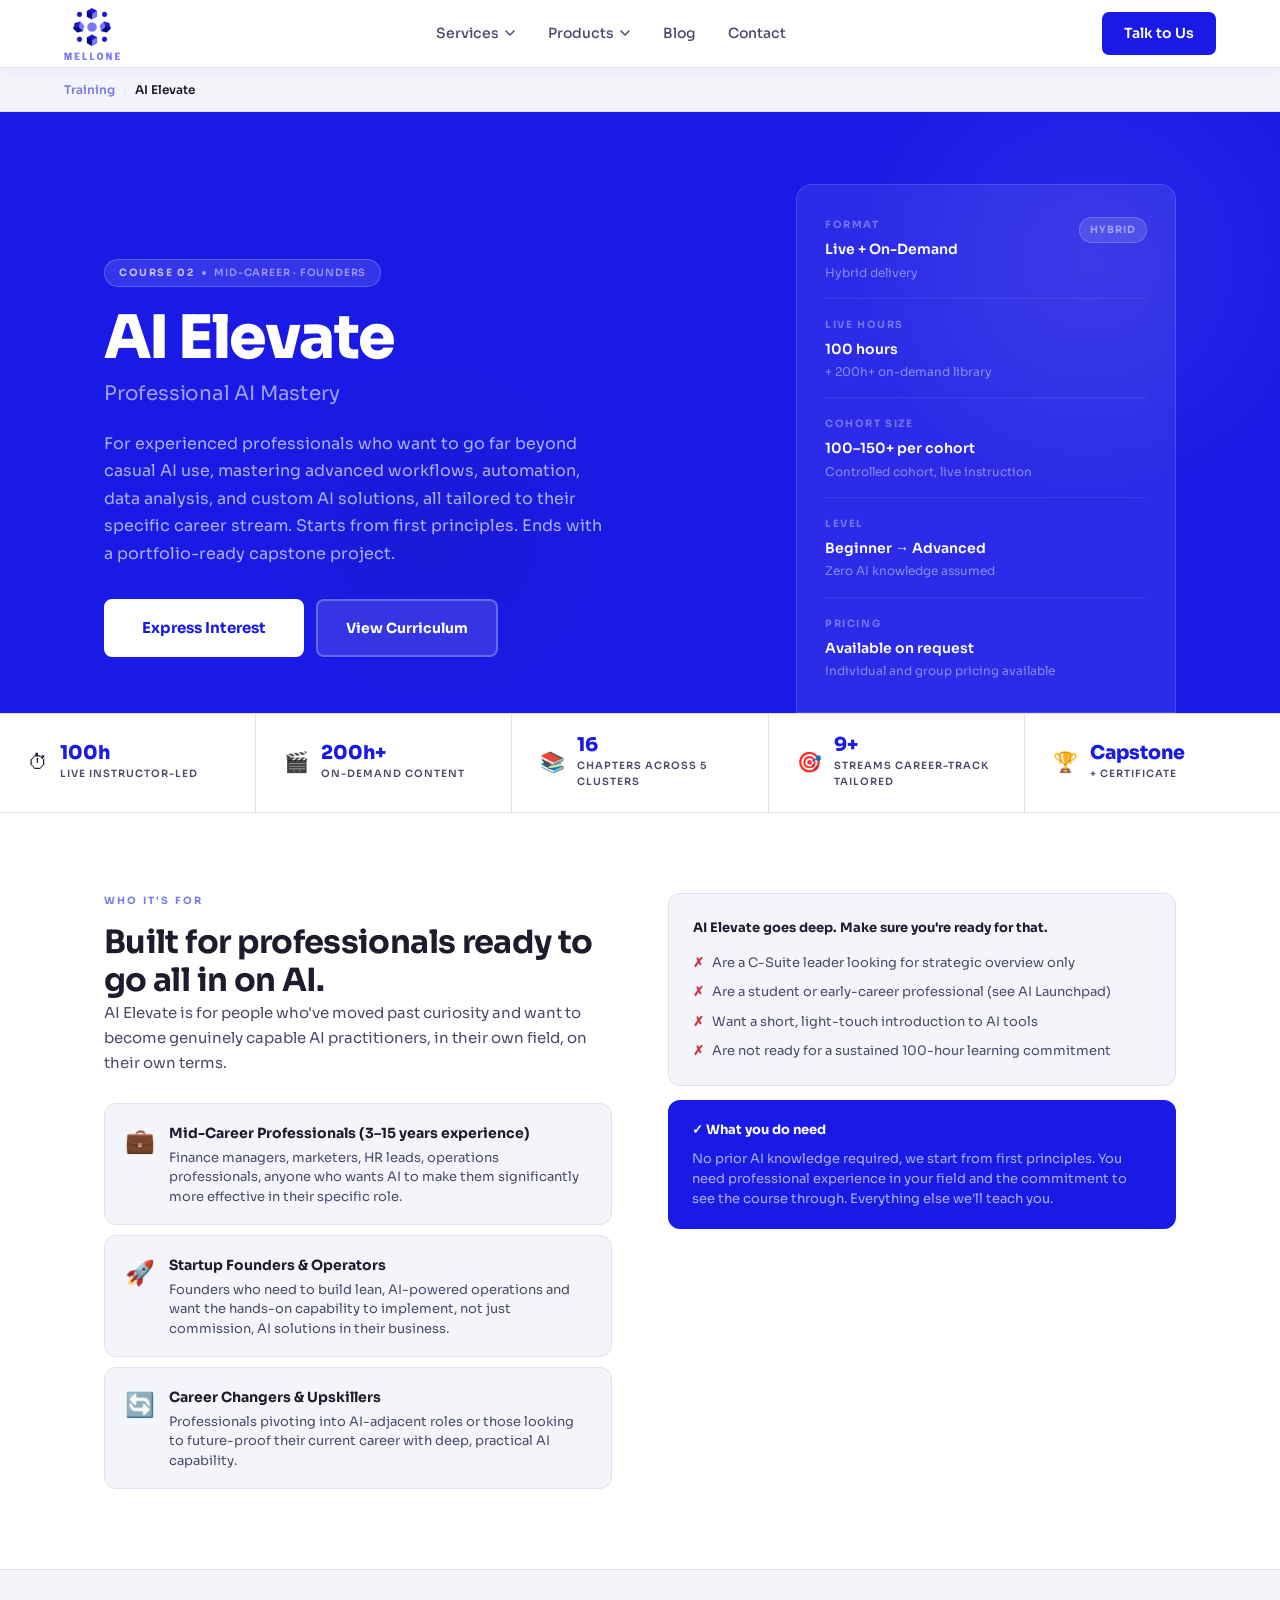
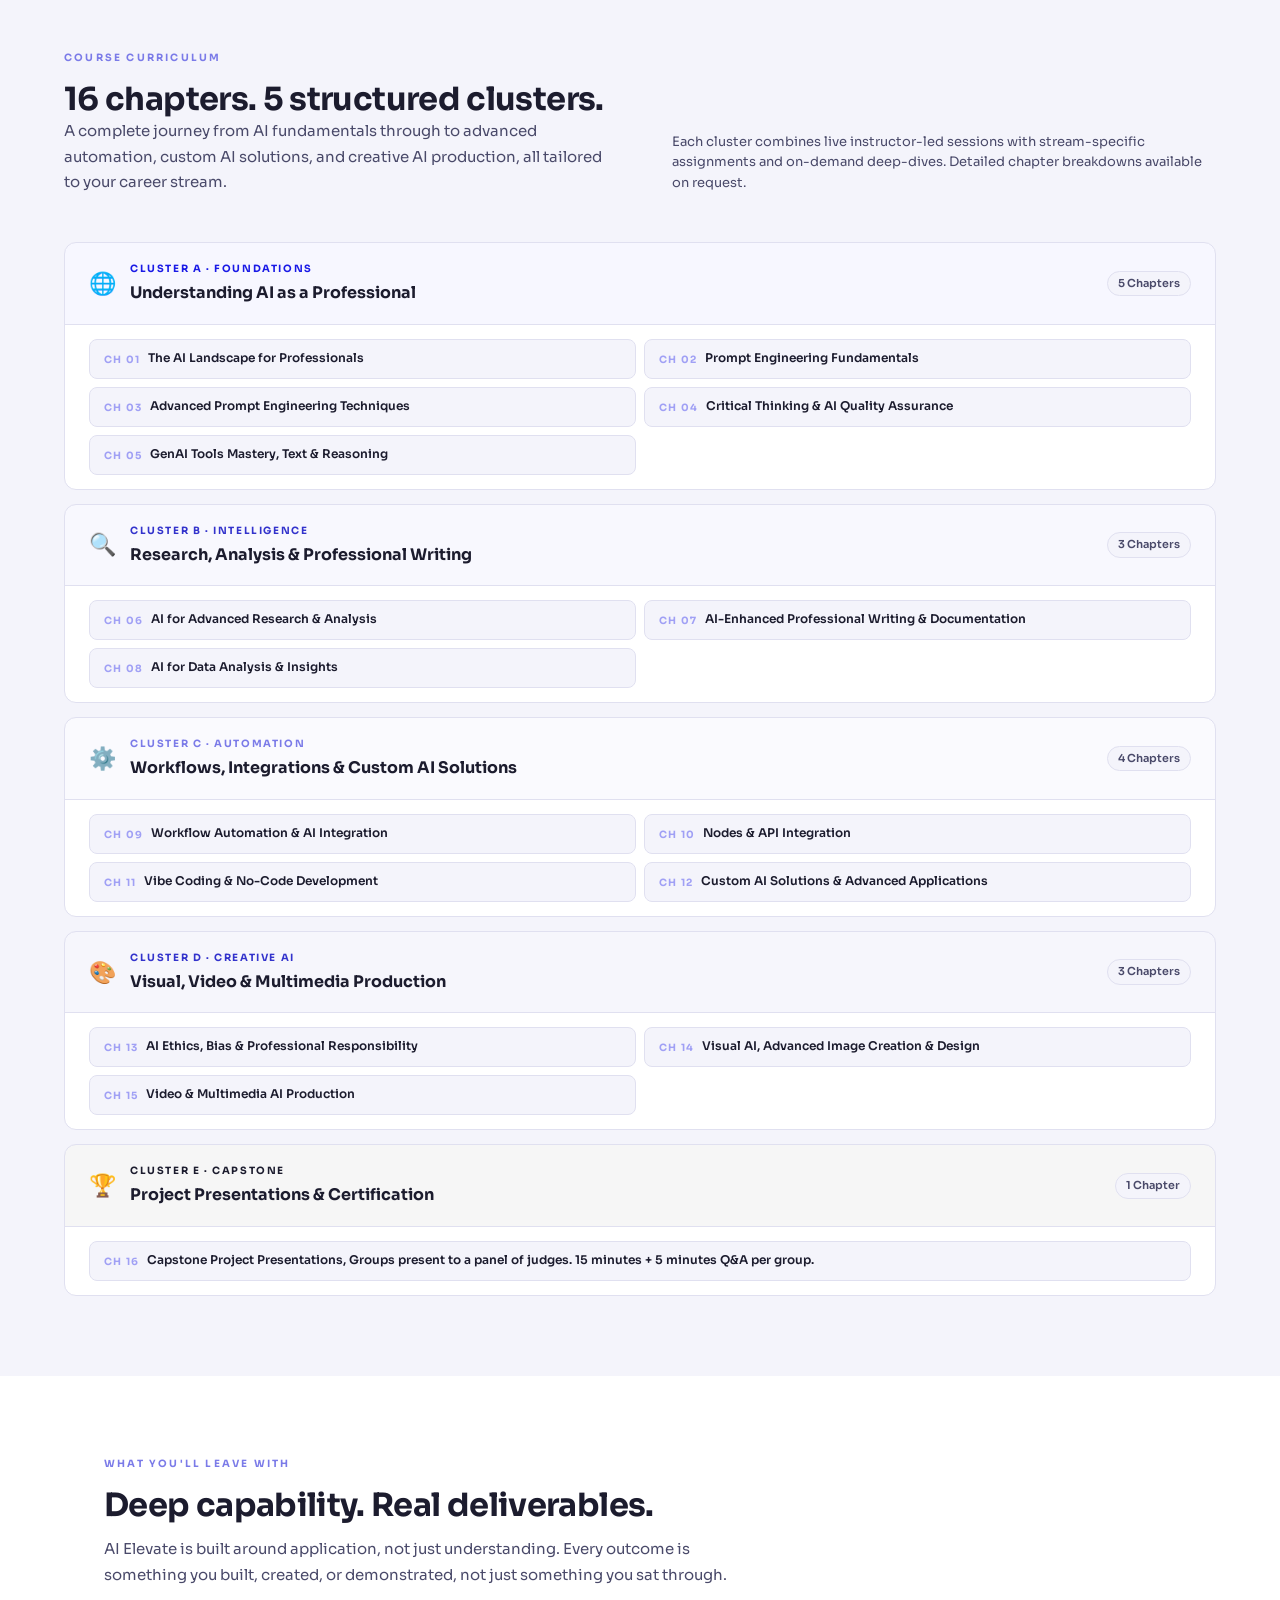
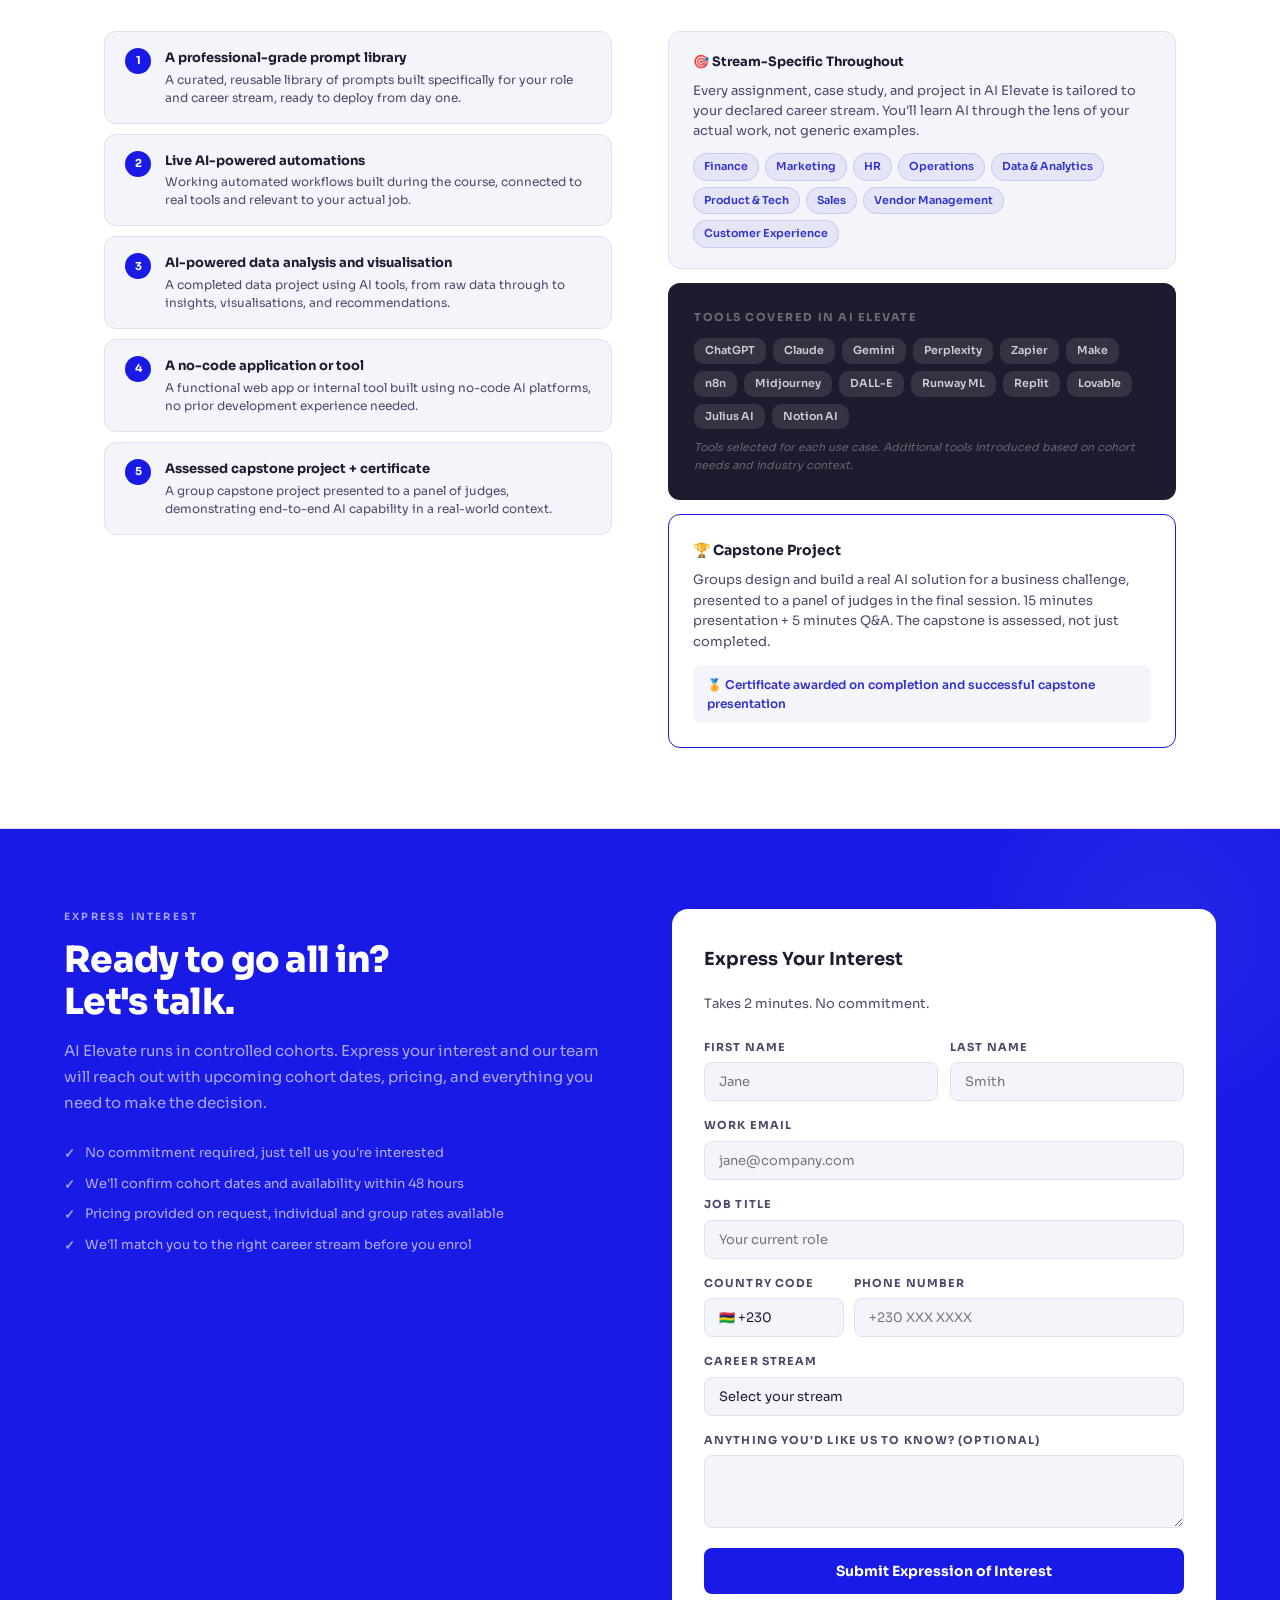
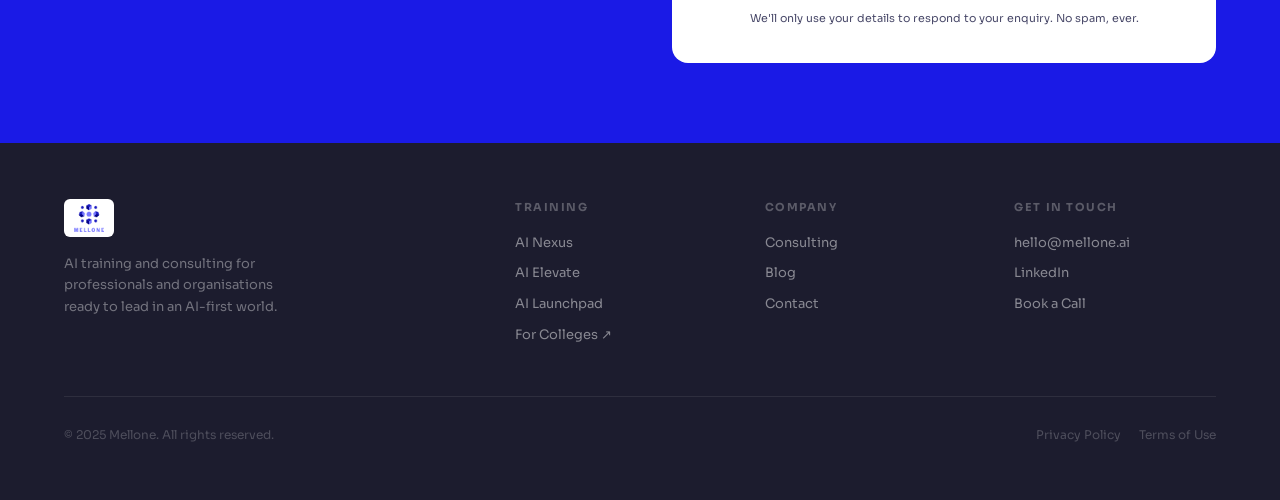
==== ai-elevate.html @ 778fc6e7 "Initial commit: Mellone AI training & consulting website 9-page static website for Mellone — AI trai" ====
<!DOCTYPE html>
<html lang="en">
<head>
  <meta charset="UTF-8" />
  <meta name="viewport" content="width=device-width, initial-scale=1.0" />
  <title>AI Elevate | Mellone</title>
  <link rel="stylesheet" href="styles.css" />
  <style>
    /* ---- AI ELEVATE — Deep Blue hero, Mid Blue accent ---- */
    .course-hero {
      background: var(--deep-blue);
      position: relative;
      overflow: hidden;
    }
    .course-hero::before { content:''; position:absolute; top:-100px; right:-60px; width:500px; height:500px; border-radius:50%; background:radial-gradient(circle,rgba(255,255,255,0.07) 0%,transparent 70%); pointer-events:none; }
    .course-hero::after  { content:''; position:absolute; bottom:0; left:20%; width:360px; height:360px; border-radius:50%; background:radial-gradient(circle,rgba(26,26,180,0.3) 0%,transparent 70%); pointer-events:none; }

    .hero-inner { display:grid; grid-template-columns:1fr 380px; gap:56px; align-items:end; position:relative; z-index:1; max-width:var(--max-width); margin:0 auto; padding:72px 64px 0; }
    .hero-left { padding-bottom:56px; }

    .course-badge { display:inline-flex; align-items:center; gap:8px; background:rgba(255,255,255,0.12); border:1px solid rgba(255,255,255,0.2); border-radius:20px; padding:5px 14px; margin-bottom:20px; }
    .cb-num { font-size:10px; font-weight:700; letter-spacing:.16em; text-transform:uppercase; color:rgba(255,255,255,0.7); }
    .cb-dot { width:4px; height:4px; border-radius:50%; background:var(--pale-blue); }
    .cb-cat { font-size:10px; font-weight:600; letter-spacing:.08em; text-transform:uppercase; color:rgba(255,255,255,0.5); }

    .hero-title   { font-size:clamp(42px,5.5vw,60px); font-weight:800; color:white; letter-spacing:-.03em; line-height:1.04; margin-bottom:8px; }
    .hero-subtitle { font-size:20px; font-weight:400; color:var(--pale-blue); margin-bottom:20px; letter-spacing:-.01em; }
    .hero-body    { font-size:16px; color:rgba(255,255,255,0.65); line-height:1.72; max-width:500px; margin-bottom:32px; }
    .hero-actions { display:flex; gap:12px; flex-wrap:wrap; }

    .hero-card { background:rgba(255,255,255,0.08); border:1px solid rgba(255,255,255,0.14); border-radius:16px 16px 0 0; padding:32px 28px; display:flex; flex-direction:column; gap:18px; }
    .hc-row { display:flex; justify-content:space-between; align-items:flex-start; padding-bottom:16px; border-bottom:1px solid rgba(255,255,255,0.08); }
    .hc-row:last-child { border-bottom:none; padding-bottom:0; }
    .hc-label { font-size:10px; font-weight:700; letter-spacing:.16em; text-transform:uppercase; color:rgba(255,255,255,0.35); margin-bottom:5px; }
    .hc-value { font-size:14px; font-weight:600; color:white; }
    .hc-sub   { font-size:12px; color:rgba(255,255,255,0.45); margin-top:2px; }
    .hc-tag   { background:rgba(255,255,255,0.12); border:1px solid rgba(255,255,255,0.2); border-radius:20px; font-size:10px; font-weight:700; letter-spacing:.1em; text-transform:uppercase; color:var(--pale-blue); padding:4px 10px; }

    /* SHARED */
    .page-section   { padding:80px 64px; max-width:var(--max-width); margin:0 auto; }
    .page-section--alt { padding:80px 64px; background:var(--off-white); }
    .page-section--alt .section-inner { max-width:var(--max-width); margin:0 auto; }
    .section-intro  { max-width:640px; margin-bottom:44px; }
    .section-intro h2 { margin-bottom:12px; }

    /* WHO */
    .who-grid { display:grid; grid-template-columns:1fr 1fr; gap:56px; align-items:start; }
    .persona-cards { display:flex; flex-direction:column; gap:10px; margin-top:8px; }
    .persona-card { display:flex; gap:14px; align-items:flex-start; padding:18px 20px; border-radius:var(--radius-lg); border:1px solid var(--border); background:var(--off-white); }
    .pc-icon { font-size:24px; flex-shrink:0; }
    .pc-title { font-size:14px; font-weight:700; color:var(--dark-navy); margin-bottom:3px; }
    .pc-desc  { font-size:13px; color:var(--mid-gray); line-height:1.5; }

    .not-for-box { background:var(--off-white); border-radius:var(--radius-lg); border:1px solid var(--border); padding:24px; margin-bottom:14px; }
    .nf-title    { font-size:13px; font-weight:700; color:var(--dark-navy); margin-bottom:14px; }
    .nf-item     { display:flex; gap:8px; font-size:13px; color:var(--mid-gray); line-height:1.5; margin-bottom:10px; }
    .nf-item:last-child { margin-bottom:0; }
    .nf-item::before { content:'✗'; color:#CC3344; font-weight:700; flex-shrink:0; }
    .prereq-box  { background:var(--deep-blue); border-radius:var(--radius-lg); padding:20px 24px; }
    .prereq-title { font-size:13px; font-weight:700; color:white; margin-bottom:8px; }
    .prereq-desc  { font-size:13px; color:rgba(255,255,255,0.65); line-height:1.55; }

    /* CURRICULUM CLUSTERS */
    .clusters { display:flex; flex-direction:column; gap:14px; }
    .cluster { border-radius:var(--radius-lg); border:1px solid var(--border); background:white; overflow:hidden; }
    .cluster-header { padding:18px 24px; display:flex; align-items:center; justify-content:space-between; border-bottom:1px solid var(--border); }
    .cluster-header-left { display:flex; align-items:center; gap:14px; }
    .cluster-icon  { font-size:22px; }
    .cluster-label { font-size:10px; font-weight:700; letter-spacing:.16em; text-transform:uppercase; margin-bottom:3px; }
    .cluster-name  { font-size:16px; font-weight:700; color:var(--dark-navy); }
    .cluster-count { font-size:11px; font-weight:600; color:var(--mid-gray); background:var(--off-white); border:1px solid var(--border); border-radius:20px; padding:3px 10px; }
    .cluster-chapters { padding:14px 24px; display:grid; grid-template-columns:1fr 1fr; gap:8px; }
    .chapter-pill { display:flex; align-items:flex-start; gap:8px; padding:10px 14px; border-radius:var(--radius-md); border:1px solid var(--border); background:var(--off-white); }
    .ch-num  { font-size:10px; font-weight:700; letter-spacing:.12em; text-transform:uppercase; color:var(--pale-blue); flex-shrink:0; margin-top:2px; }
    .ch-name { font-size:12px; font-weight:600; color:var(--dark-navy); line-height:1.4; }

    .cluster-a .cluster-header { background:rgba(26,26,230,0.03); }
    .cluster-a .cluster-label  { color:var(--deep-blue); }
    .cluster-b .cluster-header { background:rgba(51,51,204,0.03); }
    .cluster-b .cluster-label  { color:var(--mid-blue); }
    .cluster-c .cluster-header { background:rgba(123,123,232,0.04); }
    .cluster-c .cluster-label  { color:var(--periwinkle); }
    .cluster-d .cluster-header { background:rgba(26,26,180,0.04); }
    .cluster-d .cluster-label  { color:var(--mid-blue); }
    .cluster-e .cluster-header { background:rgba(28,28,46,0.04); }
    .cluster-e .cluster-label  { color:var(--dark-navy); }

    /* OUTCOMES */
    .outcomes-grid { display:grid; grid-template-columns:1fr 1fr; gap:56px; align-items:start; }
    .outcome-list  { display:flex; flex-direction:column; gap:10px; }
    .outcome-item  { display:flex; gap:14px; align-items:flex-start; background:var(--off-white); border:1px solid var(--border); border-radius:var(--radius-lg); padding:16px 20px; }
    .oi-num  { width:26px; height:26px; border-radius:50%; background:var(--deep-blue); color:white; font-size:11px; font-weight:700; display:flex; align-items:center; justify-content:center; flex-shrink:0; }
    .oi-title { font-size:13px; font-weight:700; color:var(--dark-navy); margin-bottom:2px; }
    .oi-desc  { font-size:12px; color:var(--mid-gray); line-height:1.5; }
    .outcomes-right { display:flex; flex-direction:column; gap:14px; }

    .stream-callout { background:var(--off-white); border:1px solid var(--border); border-radius:var(--radius-lg); padding:20px 24px; }
    .sc-title { font-size:13px; font-weight:700; color:var(--dark-navy); margin-bottom:8px; }
    .sc-desc  { font-size:13px; color:var(--mid-gray); line-height:1.55; margin-bottom:12px; }
    .sc-streams { display:flex; flex-wrap:wrap; gap:6px; }
    .sc-stream { font-size:11px; font-weight:600; color:var(--mid-blue); background:rgba(51,51,204,0.07); border:1px solid rgba(51,51,204,0.15); padding:4px 10px; border-radius:20px; }

    .tools-box { background:var(--dark-navy); border-radius:var(--radius-lg); padding:26px; }
    .tb-label  { font-size:11px; font-weight:700; letter-spacing:.14em; text-transform:uppercase; color:rgba(255,255,255,0.35); margin-bottom:12px; }
    .tb-chips  { display:flex; flex-wrap:wrap; gap:7px; margin-bottom:10px; }
    .tb-chip   { background:rgba(255,255,255,0.10); color:rgba(255,255,255,0.75); font-size:11px; font-weight:600; padding:4px 11px; border-radius:10px; }
    .tb-note   { font-size:11px; color:rgba(255,255,255,0.32); font-style:italic; }

    .capstone-box { background:white; border:1.5px solid var(--deep-blue); border-radius:var(--radius-lg); padding:24px; }
    .cb-title { font-size:14px; font-weight:700; color:var(--dark-navy); margin-bottom:8px; }
    .cb-desc  { font-size:13px; color:var(--mid-gray); line-height:1.6; margin-bottom:12px; }
    .cb-cert  { display:flex; align-items:center; gap:8px; background:var(--off-white); border-radius:var(--radius-md); padding:10px 14px; font-size:12px; font-weight:600; color:var(--mid-blue); }

    /* INTEREST FORM */
    .interest-section { background:var(--deep-blue); padding:80px 64px; display:grid; grid-template-columns:1fr 1fr; gap:64px; align-items:start; position:relative; overflow:hidden; }
    .interest-section::before { content:''; position:absolute; top:-100px; right:-80px; width:400px; height:400px; border-radius:50%; background:radial-gradient(circle,rgba(255,255,255,0.06) 0%,transparent 70%); }

    .int-left { position:relative; z-index:1; }
    .int-eyebrow { font-size:10px; font-weight:700; letter-spacing:.22em; text-transform:uppercase; color:var(--pale-blue); margin-bottom:14px; display:block; }
    .int-h2   { font-size:clamp(26px,3vw,36px); font-weight:800; color:white; letter-spacing:-.02em; line-height:1.15; margin-bottom:16px; }
    .int-body { font-size:15px; color:rgba(255,255,255,0.62); line-height:1.72; margin-bottom:28px; }
    .int-bullets { display:flex; flex-direction:column; gap:10px; }
    .int-bullet { display:flex; gap:10px; align-items:flex-start; font-size:13px; color:rgba(255,255,255,0.65); line-height:1.5; }
    .int-bullet::before { content:'✓'; color:var(--pale-blue); font-weight:700; flex-shrink:0; margin-top:1px; }

    .int-form { background:white; border-radius:var(--radius-xl); padding:36px 32px; position:relative; z-index:1; display:flex; flex-direction:column; gap:16px; }
    .form-title    { font-size:18px; font-weight:700; color:var(--dark-navy); margin-bottom:4px; }
    .form-subtitle { font-size:13px; color:var(--mid-gray); margin-bottom:8px; }
    .form-row  { display:grid; grid-template-columns:1fr 1fr; gap:12px; }
    .form-group { display:flex; flex-direction:column; gap:6px; }
    .form-group.full { grid-column:1/-1; }
    .form-label { font-size:11px; font-weight:700; letter-spacing:.1em; text-transform:uppercase; color:var(--mid-gray); }
    .form-input, .form-select { font-family:'Sora',sans-serif; font-size:13px; color:var(--dark-navy); border:1.5px solid var(--border); border-radius:var(--radius-md); padding:10px 14px; background:var(--off-white); outline:none; width:100%; appearance:none; }
    .form-input:focus, .form-select:focus { border-color:var(--deep-blue); background:white; }
    .form-submit { background:var(--deep-blue); color:white; font-family:'Sora',sans-serif; font-size:14px; font-weight:700; padding:14px; border-radius:var(--radius-md); border:none; cursor:pointer; width:100%; margin-top:4px; transition:background .15s; }
    .form-submit:hover { background:var(--mid-blue); }
    .form-privacy { font-size:11px; color:var(--mid-gray); text-align:center; line-height:1.5; }

    /* Phone row */
    .phone-row { display:grid; grid-template-columns:140px 1fr; gap:10px; }

    /* RESPONSIVE */
    @media (max-width: 1024px) {
      .hero-inner { grid-template-columns:1fr; padding:56px 40px 0; gap:40px; }
      .hero-card { border-radius:var(--radius-xl); }
      .hero-left { padding-bottom:0; }
      .who-grid, .outcomes-grid { grid-template-columns:1fr; gap:32px; }
      .cluster-chapters { grid-template-columns:1fr; }
      .interest-section { grid-template-columns:1fr; padding:64px 40px; }
      .page-section, .page-section--alt { padding:64px 40px; }
    }
    @media (max-width: 768px) {
      .hero-inner { padding:40px 20px 0; }
      .cluster-chapters { grid-template-columns:1fr; }
      .page-section, .page-section--alt { padding:56px 20px; }
      .interest-section { padding:56px 20px; }
      .form-row { grid-template-columns:1fr; }
      .phone-row { grid-template-columns:1fr; }
    }
  </style>
</head>
<body>

  <!-- NAV -->
  <nav class="nav">
    <a href="index.html" class="nav-logo"><img src="assets/FullLogo_NoBuffer.png" alt="Mellone" /></a>
    <div class="nav-links">
      <div class="nav-dropdown">
        <button class="nav-dropdown-toggle">Services<svg viewBox="0 0 12 12" fill="none"><path d="M2 4l4 4 4-4" stroke="currentColor" stroke-width="1.5" stroke-linecap="round" stroke-linejoin="round"/></svg></button>
        <div class="nav-dropdown-menu">
          <a href="consulting.html" class="nav-dropdown-item">Consulting</a>
          <a href="training.html" class="nav-dropdown-item">Training</a>
        </div>
      </div>
      <div class="nav-dropdown">
        <button class="nav-dropdown-toggle">Products<svg viewBox="0 0 12 12" fill="none"><path d="M2 4l4 4 4-4" stroke="currentColor" stroke-width="1.5" stroke-linecap="round" stroke-linejoin="round"/></svg></button>
        <div class="nav-dropdown-menu">
          <a href="ai-nexus.html" class="nav-dropdown-item">AI Nexus</a>
          <a href="ai-launchpad.html" class="nav-dropdown-item">AI Launchpad</a>
          <a href="ai-elevate.html" class="nav-dropdown-item">AI Elevate</a>
          <a href="https://campuslogix.in/" class="nav-dropdown-item" target="_blank" rel="noopener">For Colleges ↗</a>
        </div>
      </div>
      <a href="blog.html" class="nav-link">Blog</a>
      <a href="contact.html" class="nav-link">Contact</a>
    </div>
    <div class="nav-right"><a href="contact.html" class="nav-cta">Talk to Us</a></div>
    <button class="nav-hamburger" aria-label="Toggle menu" onclick="this.closest('.nav').classList.toggle('mobile-open')"><span></span><span></span><span></span></button>
  </nav>

  <!-- BREADCRUMB -->
  <div class="breadcrumb-bar">
    <a href="training.html" class="bc-link">Training</a>
    <span class="bc-sep">›</span>
    <span class="bc-current">AI Elevate</span>
  </div>

  <!-- HERO -->
  <section class="course-hero animate-fade-up">
    <div class="hero-inner">
      <div class="hero-left">
        <div class="course-badge">
          <span class="cb-num">Course 02</span>
          <span class="cb-dot"></span>
          <span class="cb-cat">Mid-Career · Founders</span>
        </div>
        <div class="hero-title">AI Elevate</div>
        <div class="hero-subtitle">Professional AI Mastery</div>
        <p class="hero-body">For experienced professionals who want to go far beyond casual AI use, mastering advanced workflows, automation, data analysis, and custom AI solutions, all tailored to their specific career stream. Starts from first principles. Ends with a portfolio-ready capstone project.</p>
        <div class="hero-actions">
          <a href="#interest" class="btn btn-white btn-lg">Express Interest</a>
          <a href="#curriculum" class="btn btn-ghost-white">View Curriculum</a>
        </div>
      </div>

      <div class="hero-card">
        <div class="hc-row">
          <div><div class="hc-label">Format</div><div class="hc-value">Live + On-Demand</div><div class="hc-sub">Hybrid delivery</div></div>
          <span class="hc-tag">Hybrid</span>
        </div>
        <div class="hc-row">
          <div><div class="hc-label">Live Hours</div><div class="hc-value">100 hours</div><div class="hc-sub">+ 200h+ on-demand library</div></div>
        </div>
        <div class="hc-row">
          <div><div class="hc-label">Cohort Size</div><div class="hc-value">100–150+ per cohort</div><div class="hc-sub">Controlled cohort, live instruction</div></div>
        </div>
        <div class="hc-row">
          <div><div class="hc-label">Level</div><div class="hc-value">Beginner → Advanced</div><div class="hc-sub">Zero AI knowledge assumed</div></div>
        </div>
        <div class="hc-row">
          <div><div class="hc-label">Pricing</div><div class="hc-value">Available on request</div><div class="hc-sub">Individual and group pricing available</div></div>
        </div>
      </div>
    </div>
  </section>

  <!-- STATS -->
  <div class="stats-strip">
    <div class="stat-cell"><span class="stat-icon">⏱</span><div><div class="stat-num text-deep-blue">100h</div><div class="stat-lbl">Live Instructor-Led</div></div></div>
    <div class="stat-cell"><span class="stat-icon">🎬</span><div><div class="stat-num text-deep-blue">200h+</div><div class="stat-lbl">On-Demand Content</div></div></div>
    <div class="stat-cell"><span class="stat-icon">📚</span><div><div class="stat-num text-deep-blue">16</div><div class="stat-lbl">Chapters Across 5 Clusters</div></div></div>
    <div class="stat-cell"><span class="stat-icon">🎯</span><div><div class="stat-num text-deep-blue">9+</div><div class="stat-lbl">Streams Career-Track Tailored</div></div></div>
    <div class="stat-cell"><span class="stat-icon">🏆</span><div><div class="stat-num text-deep-blue">Capstone</div><div class="stat-lbl">+ Certificate</div></div></div>
  </div>

  <!-- WHO -->
  <section style="border-bottom:1px solid var(--border);">
    <div class="page-section">
      <div class="who-grid">
        <div>
          <span class="eyebrow">Who It's For</span>
          <h2>Built for professionals ready to go all in on AI.</h2>
          <p class="body-md">AI Elevate is for people who've moved past curiosity and want to become genuinely capable AI practitioners, in their own field, on their own terms.</p>
          <div class="persona-cards" style="margin-top:28px;">
            <div class="persona-card">
              <span class="pc-icon">💼</span>
              <div>
                <div class="pc-title">Mid-Career Professionals (3–15 years experience)</div>
                <p class="pc-desc">Finance managers, marketers, HR leads, operations professionals, anyone who wants AI to make them significantly more effective in their specific role.</p>
              </div>
            </div>
            <div class="persona-card">
              <span class="pc-icon">🚀</span>
              <div>
                <div class="pc-title">Startup Founders &amp; Operators</div>
                <p class="pc-desc">Founders who need to build lean, AI-powered operations and want the hands-on capability to implement, not just commission, AI solutions in their business.</p>
              </div>
            </div>
            <div class="persona-card">
              <span class="pc-icon">🔄</span>
              <div>
                <div class="pc-title">Career Changers &amp; Upskillers</div>
                <p class="pc-desc">Professionals pivoting into AI-adjacent roles or those looking to future-proof their current career with deep, practical AI capability.</p>
              </div>
            </div>
          </div>
        </div>
        <div>
          <div class="not-for-box">
            <div class="nf-title">AI Elevate goes deep. Make sure you're ready for that.</div>
            <div class="nf-item">Are a C-Suite leader looking for strategic overview only</div>
            <div class="nf-item">Are a student or early-career professional (see AI Launchpad)</div>
            <div class="nf-item">Want a short, light-touch introduction to AI tools</div>
            <div class="nf-item">Are not ready for a sustained 100-hour learning commitment</div>
          </div>
          <div class="prereq-box">
            <div class="prereq-title">✓ What you do need</div>
            <p class="prereq-desc">No prior AI knowledge required, we start from first principles. You need professional experience in your field and the commitment to see the course through. Everything else we'll teach you.</p>
          </div>
        </div>
      </div>
    </div>
  </section>

  <!-- CURRICULUM -->
  <section class="page-section--alt" id="curriculum">
    <div class="section-inner">
      <div style="display:grid; grid-template-columns:1fr 1fr; gap:64px; align-items:end; margin-bottom:48px;">
        <div>
          <span class="eyebrow">Course Curriculum</span>
          <h2>16 chapters. 5 structured clusters.</h2>
          <p class="body-md">A complete journey from AI fundamentals through to advanced automation, custom AI solutions, and creative AI production, all tailored to your career stream.</p>
        </div>
        <div>
          <p class="body-sm">Each cluster combines live instructor-led sessions with stream-specific assignments and on-demand deep-dives. Detailed chapter breakdowns available on request.</p>
        </div>
      </div>

      <div class="clusters">
        <div class="cluster cluster-a">
          <div class="cluster-header">
            <div class="cluster-header-left">
              <span class="cluster-icon">🌐</span>
              <div>
                <div class="cluster-label">Cluster A · Foundations</div>
                <div class="cluster-name">Understanding AI as a Professional</div>
              </div>
            </div>
            <span class="cluster-count">5 Chapters</span>
          </div>
          <div class="cluster-chapters">
            <div class="chapter-pill"><span class="ch-num">Ch 01</span><span class="ch-name">The AI Landscape for Professionals</span></div>
            <div class="chapter-pill"><span class="ch-num">Ch 02</span><span class="ch-name">Prompt Engineering Fundamentals</span></div>
            <div class="chapter-pill"><span class="ch-num">Ch 03</span><span class="ch-name">Advanced Prompt Engineering Techniques</span></div>
            <div class="chapter-pill"><span class="ch-num">Ch 04</span><span class="ch-name">Critical Thinking &amp; AI Quality Assurance</span></div>
            <div class="chapter-pill"><span class="ch-num">Ch 05</span><span class="ch-name">GenAI Tools Mastery, Text &amp; Reasoning</span></div>
          </div>
        </div>

        <div class="cluster cluster-b">
          <div class="cluster-header">
            <div class="cluster-header-left">
              <span class="cluster-icon">🔍</span>
              <div>
                <div class="cluster-label">Cluster B · Intelligence</div>
                <div class="cluster-name">Research, Analysis &amp; Professional Writing</div>
              </div>
            </div>
            <span class="cluster-count">3 Chapters</span>
          </div>
          <div class="cluster-chapters">
            <div class="chapter-pill"><span class="ch-num">Ch 06</span><span class="ch-name">AI for Advanced Research &amp; Analysis</span></div>
            <div class="chapter-pill"><span class="ch-num">Ch 07</span><span class="ch-name">AI-Enhanced Professional Writing &amp; Documentation</span></div>
            <div class="chapter-pill"><span class="ch-num">Ch 08</span><span class="ch-name">AI for Data Analysis &amp; Insights</span></div>
          </div>
        </div>

        <div class="cluster cluster-c">
          <div class="cluster-header">
            <div class="cluster-header-left">
              <span class="cluster-icon">⚙️</span>
              <div>
                <div class="cluster-label">Cluster C · Automation</div>
                <div class="cluster-name">Workflows, Integrations &amp; Custom AI Solutions</div>
              </div>
            </div>
            <span class="cluster-count">4 Chapters</span>
          </div>
          <div class="cluster-chapters">
            <div class="chapter-pill"><span class="ch-num">Ch 09</span><span class="ch-name">Workflow Automation &amp; AI Integration</span></div>
            <div class="chapter-pill"><span class="ch-num">Ch 10</span><span class="ch-name">Nodes &amp; API Integration</span></div>
            <div class="chapter-pill"><span class="ch-num">Ch 11</span><span class="ch-name">Vibe Coding &amp; No-Code Development</span></div>
            <div class="chapter-pill"><span class="ch-num">Ch 12</span><span class="ch-name">Custom AI Solutions &amp; Advanced Applications</span></div>
          </div>
        </div>

        <div class="cluster cluster-d">
          <div class="cluster-header">
            <div class="cluster-header-left">
              <span class="cluster-icon">🎨</span>
              <div>
                <div class="cluster-label">Cluster D · Creative AI</div>
                <div class="cluster-name">Visual, Video &amp; Multimedia Production</div>
              </div>
            </div>
            <span class="cluster-count">3 Chapters</span>
          </div>
          <div class="cluster-chapters">
            <div class="chapter-pill"><span class="ch-num">Ch 13</span><span class="ch-name">AI Ethics, Bias &amp; Professional Responsibility</span></div>
            <div class="chapter-pill"><span class="ch-num">Ch 14</span><span class="ch-name">Visual AI, Advanced Image Creation &amp; Design</span></div>
            <div class="chapter-pill"><span class="ch-num">Ch 15</span><span class="ch-name">Video &amp; Multimedia AI Production</span></div>
          </div>
        </div>

        <div class="cluster cluster-e">
          <div class="cluster-header">
            <div class="cluster-header-left">
              <span class="cluster-icon">🏆</span>
              <div>
                <div class="cluster-label">Cluster E · Capstone</div>
                <div class="cluster-name">Project Presentations &amp; Certification</div>
              </div>
            </div>
            <span class="cluster-count">1 Chapter</span>
          </div>
          <div class="cluster-chapters" style="grid-template-columns:1fr;">
            <div class="chapter-pill"><span class="ch-num">Ch 16</span><span class="ch-name">Capstone Project Presentations, Groups present to a panel of judges. 15 minutes + 5 minutes Q&amp;A per group.</span></div>
          </div>
        </div>
      </div>
    </div>
  </section>

  <!-- OUTCOMES -->
  <section style="border-bottom:1px solid var(--border);">
    <div class="page-section">
      <div class="section-intro">
        <span class="eyebrow">What You'll Leave With</span>
        <h2>Deep capability. Real deliverables.</h2>
        <p class="body-md">AI Elevate is built around application, not just understanding. Every outcome is something you built, created, or demonstrated, not just something you sat through.</p>
      </div>
      <div class="outcomes-grid">
        <div class="outcome-list">
          <div class="outcome-item"><div class="oi-num">1</div><div><div class="oi-title">A professional-grade prompt library</div><div class="oi-desc">A curated, reusable library of prompts built specifically for your role and career stream, ready to deploy from day one.</div></div></div>
          <div class="outcome-item"><div class="oi-num">2</div><div><div class="oi-title">Live AI-powered automations</div><div class="oi-desc">Working automated workflows built during the course, connected to real tools and relevant to your actual job.</div></div></div>
          <div class="outcome-item"><div class="oi-num">3</div><div><div class="oi-title">AI-powered data analysis and visualisation</div><div class="oi-desc">A completed data project using AI tools, from raw data through to insights, visualisations, and recommendations.</div></div></div>
          <div class="outcome-item"><div class="oi-num">4</div><div><div class="oi-title">A no-code application or tool</div><div class="oi-desc">A functional web app or internal tool built using no-code AI platforms, no prior development experience needed.</div></div></div>
          <div class="outcome-item"><div class="oi-num">5</div><div><div class="oi-title">Assessed capstone project + certificate</div><div class="oi-desc">A group capstone project presented to a panel of judges, demonstrating end-to-end AI capability in a real-world context.</div></div></div>
        </div>

        <div class="outcomes-right">
          <div class="stream-callout">
            <div class="sc-title">🎯 Stream-Specific Throughout</div>
            <p class="sc-desc">Every assignment, case study, and project in AI Elevate is tailored to your declared career stream. You'll learn AI through the lens of your actual work, not generic examples.</p>
            <div class="sc-streams">
              <span class="sc-stream">Finance</span>
              <span class="sc-stream">Marketing</span>
              <span class="sc-stream">HR</span>
              <span class="sc-stream">Operations</span>
              <span class="sc-stream">Data &amp; Analytics</span>
              <span class="sc-stream">Product &amp; Tech</span>
              <span class="sc-stream">Sales</span>
              <span class="sc-stream">Vendor Management</span>
              <span class="sc-stream">Customer Experience</span>
            </div>
          </div>

          <div class="tools-box">
            <div class="tb-label">Tools Covered in AI Elevate</div>
            <div class="tb-chips">
              <span class="tb-chip">ChatGPT</span><span class="tb-chip">Claude</span><span class="tb-chip">Gemini</span>
              <span class="tb-chip">Perplexity</span><span class="tb-chip">Zapier</span><span class="tb-chip">Make</span>
              <span class="tb-chip">n8n</span><span class="tb-chip">Midjourney</span><span class="tb-chip">DALL-E</span>
              <span class="tb-chip">Runway ML</span><span class="tb-chip">Replit</span><span class="tb-chip">Lovable</span>
              <span class="tb-chip">Julius AI</span><span class="tb-chip">Notion AI</span>
            </div>
            <div class="tb-note">Tools selected for each use case. Additional tools introduced based on cohort needs and industry context.</div>
          </div>

          <div class="capstone-box">
            <div class="cb-title">🏆 Capstone Project</div>
            <p class="cb-desc">Groups design and build a real AI solution for a business challenge, presented to a panel of judges in the final session. 15 minutes presentation + 5 minutes Q&amp;A. The capstone is assessed, not just completed.</p>
            <div class="cb-cert">🏅 Certificate awarded on completion and successful capstone presentation</div>
          </div>
        </div>
      </div>
    </div>
  </section>

  <!-- INTEREST FORM -->
  <section class="interest-section" id="interest">
    <div class="int-left">
      <span class="int-eyebrow">Express Interest</span>
      <div class="int-h2">Ready to go all in?<br>Let's talk.</div>
      <p class="int-body">AI Elevate runs in controlled cohorts. Express your interest and our team will reach out with upcoming cohort dates, pricing, and everything you need to make the decision.</p>
      <div class="int-bullets">
        <div class="int-bullet">No commitment required, just tell us you're interested</div>
        <div class="int-bullet">We'll confirm cohort dates and availability within 48 hours</div>
        <div class="int-bullet">Pricing provided on request, individual and group rates available</div>
        <div class="int-bullet">We'll match you to the right career stream before you enrol</div>
      </div>
    </div>

    <form class="int-form" name="ai-elevate-interest-form" method="POST" netlify>
      <input type="hidden" name="form-name" value="ai-elevate-interest-form" />
      <div class="form-title">Express Your Interest</div>
      <div class="form-subtitle">Takes 2 minutes. No commitment.</div>

      <div class="form-row">
        <div class="form-group">
          <label class="form-label">First Name</label>
          <input type="text" class="form-input" name="first-name" placeholder="Jane" />
        </div>
        <div class="form-group">
          <label class="form-label">Last Name</label>
          <input type="text" class="form-input" name="last-name" placeholder="Smith" />
        </div>
      </div>

      <div class="form-group full">
        <label class="form-label">Work Email</label>
        <input type="email" class="form-input" name="email" placeholder="jane@company.com" />
      </div>

      <div class="form-group full">
        <label class="form-label">Job Title</label>
        <input type="text" class="form-input" name="job-title" placeholder="Your current role" />
      </div>

      <div class="form-group full phone-row">
        <div class="form-group">
          <label class="form-label">Country Code</label>
          <select class="form-select" name="country-code">
            <option>🇲🇺 +230</option>
            <option>🇺🇸 +1</option>
            <option>🇬🇧 +44</option>
            <option>🇮🇳 +91</option>
            <option>🇦🇺 +61</option>
            <option>🇿🇦 +27</option>
            <option>🇳🇬 +234</option>
            <option>Other</option>
          </select>
        </div>
        <div class="form-group">
          <label class="form-label">Phone Number</label>
          <input type="tel" class="form-input" name="phone" placeholder="+230 XXX XXXX" />
        </div>
      </div>

      <div class="form-group full">
        <label class="form-label">Career Stream</label>
        <select class="form-select" name="career-stream">
          <option value="">Select your stream</option>
          <option>Finance</option>
          <option>Marketing</option>
          <option>HR</option>
          <option>Operations</option>
          <option>Data &amp; Analytics</option>
          <option>Product &amp; Tech</option>
          <option>Sales</option>
          <option>Vendor Management</option>
          <option>Customer Experience</option>
          <option>Other</option>
        </select>
      </div>

      <div class="form-group full">
        <label class="form-label">Anything you'd like us to know? (optional)</label>
        <textarea class="form-input" name="message" rows="3" style="resize:vertical;"></textarea>
      </div>

      <button class="form-submit">Submit Expression of Interest</button>
      <p class="form-privacy">We'll only use your details to respond to your enquiry. No spam, ever.</p>
    </form>
  </section>

  <!-- FOOTER -->
  <footer class="footer">
    <div class="footer-inner">
      <div class="footer-top">
        <div class="footer-brand">
          <div class="footer-logo-wrap"><div class="footer-logo-img"><img src="assets/FullLogo_NoBuffer.png" alt="Mellone" /></div></div>
          <p class="footer-tagline">AI training and consulting for professionals and organisations ready to lead in an AI-first world.</p>
        </div>
        <div>
          <div class="footer-col-title">Training</div>
          <a href="ai-nexus.html" class="footer-link">AI Nexus</a>
          <a href="ai-elevate.html" class="footer-link">AI Elevate</a>
          <a href="ai-launchpad.html" class="footer-link">AI Launchpad</a>
          <a href="#" class="footer-link">For Colleges ↗</a>
        </div>
        <div>
          <div class="footer-col-title">Company</div>
          <a href="consulting.html" class="footer-link">Consulting</a>
          <a href="blog.html" class="footer-link">Blog</a>
          <a href="contact.html" class="footer-link">Contact</a>
        </div>
        <div>
          <div class="footer-col-title">Get in Touch</div>
          <a href="mailto:hello@mellone.ai" class="footer-link">hello@mellone.ai</a>
          <a href="https://linkedin.com/company/mellone" class="footer-link" target="_blank" rel="noopener">LinkedIn</a>
          <a href="contact.html" class="footer-link">Book a Call</a>
        </div>
      </div>
      <div class="footer-bottom">
        <span class="footer-copy">© 2025 Mellone. All rights reserved.</span>
        <div class="footer-legal"><a href="#">Privacy Policy</a><a href="#">Terms of Use</a></div>
      </div>
    </div>
  </footer>

  <script src="nav.js"></script>
</body>
</html>
---- styles.css ----
/* ============================================================
   MELLONE — SHARED STYLESHEET
   Brand: Sora typeface · Blue monochromatic palette
   ============================================================ */

/* ---------- GOOGLE FONTS ---------- */
@import url('https://fonts.googleapis.com/css2?family=Sora:wght@300;400;500;600;700;800&display=swap');

/* ---------- CSS VARIABLES ---------- */
:root {
  --deep-blue:  #1A1AE6;
  --mid-blue:   #3333CC;
  --periwinkle: #7B7BE8;
  --pale-blue:  #A0A0F5;
  --off-white:  #F4F4FB;
  --dark-navy:  #1C1C2E;
  --mid-gray:   #4A4A6A;
  --white:      #ffffff;
  --border:     #E0E0F0;

  --radius-sm:  6px;
  --radius-md:  8px;
  --radius-lg:  12px;
  --radius-xl:  16px;

  --shadow-nav: 0 1px 16px rgba(26, 26, 230, 0.06);
  --shadow-card: 0 2px 16px rgba(28, 28, 46, 0.07);

  --max-width: 1200px;
  --section-padding: 96px 64px;
  --section-padding-sm: 64px 32px;
}

/* ---------- RESET & BASE ---------- */
*, *::before, *::after {
  box-sizing: border-box;
  margin: 0;
  padding: 0;
}

html {
  scroll-behavior: smooth;
  font-size: 16px;
}

body {
  font-family: 'Sora', sans-serif;
  background: var(--white);
  color: var(--dark-navy);
  line-height: 1.6;
  -webkit-font-smoothing: antialiased;
}

img {
  max-width: 100%;
  height: auto;
  display: block;
}

a {
  color: inherit;
  text-decoration: none;
}

ul {
  list-style: none;
}

/* ---------- TYPOGRAPHY SCALE ---------- */
.hero-title {
  font-size: clamp(40px, 5vw, 60px);
  font-weight: 800;
  line-height: 1.06;
  letter-spacing: -0.03em;
  color: var(--deep-blue);
}

.hero-title--white { color: white; }

h1, .h1 {
  font-size: clamp(32px, 3.5vw, 42px);
  font-weight: 700;
  line-height: 1.15;
  letter-spacing: -0.025em;
  color: var(--deep-blue);
}

h2, .h2 {
  font-size: clamp(26px, 2.5vw, 34px);
  font-weight: 700;
  line-height: 1.2;
  letter-spacing: -0.02em;
  color: var(--dark-navy);
}

h3, .h3 {
  font-size: clamp(18px, 1.8vw, 22px);
  font-weight: 700;
  line-height: 1.3;
  color: var(--mid-blue);
}

h4, .h4 {
  font-size: 16px;
  font-weight: 700;
  color: var(--dark-navy);
}

.body-lg {
  font-size: 17px;
  line-height: 1.72;
  color: var(--mid-gray);
}

.body-md {
  font-size: 15px;
  line-height: 1.68;
  color: var(--mid-gray);
}

.body-sm {
  font-size: 13px;
  line-height: 1.6;
  color: var(--mid-gray);
}

.eyebrow {
  font-size: 10px;
  font-weight: 700;
  letter-spacing: 0.22em;
  text-transform: uppercase;
  color: var(--periwinkle);
  display: block;
  margin-bottom: 14px;
}

.eyebrow--white { color: rgba(255,255,255,0.7); }
.eyebrow--pale  { color: var(--pale-blue); }

/* ---------- LAYOUT UTILITIES ---------- */
.container {
  max-width: var(--max-width);
  margin: 0 auto;
  padding: 0 64px;
}

.section {
  padding: var(--section-padding);
  max-width: var(--max-width);
  margin: 0 auto;
}

.section--full {
  padding: var(--section-padding);
}

.grid-2 {
  display: grid;
  grid-template-columns: 1fr 1fr;
  gap: 64px;
}

.grid-3 {
  display: grid;
  grid-template-columns: repeat(3, 1fr);
  gap: 24px;
}

.grid-4 {
  display: grid;
  grid-template-columns: repeat(4, 1fr);
  gap: 16px;
}

/* ---------- BUTTONS ---------- */
.btn {
  display: inline-flex;
  align-items: center;
  gap: 8px;
  font-family: 'Sora', sans-serif;
  font-size: 14px;
  font-weight: 700;
  padding: 13px 28px;
  border-radius: var(--radius-md);
  border: none;
  cursor: pointer;
  transition: background 0.15s, color 0.15s, border-color 0.15s, transform 0.1s;
  white-space: nowrap;
  text-decoration: none;
}

.btn:active { transform: translateY(1px); }

.btn-primary {
  background: var(--deep-blue);
  color: white;
  border: 2px solid var(--deep-blue);
}

.btn-primary:hover {
  background: var(--mid-blue);
  border-color: var(--mid-blue);
}

.btn-secondary {
  background: transparent;
  color: var(--deep-blue);
  border: 2px solid var(--deep-blue);
}

.btn-secondary:hover {
  background: var(--deep-blue);
  color: white;
}

.btn-white {
  background: white;
  color: var(--deep-blue);
  border: 2px solid white;
}

.btn-white:hover {
  background: var(--off-white);
}

.btn-ghost-white {
  background: rgba(255,255,255,0.12);
  color: white;
  border: 2px solid rgba(255,255,255,0.25);
}

.btn-ghost-white:hover {
  background: rgba(255,255,255,0.22);
}

.btn-white-periwinkle {
  background: white;
  color: var(--periwinkle);
  border: 2px solid white;
}

.btn-white-periwinkle:hover {
  background: var(--off-white);
}

.btn-lg {
  font-size: 15px;
  padding: 15px 36px;
}

/* ---------- NAVIGATION ---------- */
.nav {
  background: var(--white);
  border-bottom: 1px solid var(--border);
  height: 68px;
  display: flex;
  align-items: center;
  justify-content: space-between;
  padding: 0 64px;
  position: sticky;
  top: 0;
  z-index: 100;
  box-shadow: var(--shadow-nav);
}

.nav-logo {
  display: flex;
  align-items: center;
  flex-shrink: 0;
}

.nav-logo img {
  height: 52px;
  width: auto;
}

.nav-links {
  display: flex;
  align-items: center;
  gap: 4px;
}

.nav-link {
  font-size: 14px;
  font-weight: 500;
  color: var(--mid-gray);
  padding: 8px 14px;
  border-radius: var(--radius-sm);
  cursor: pointer;
  transition: color 0.15s, background 0.15s;
  white-space: nowrap;
  text-decoration: none;
}

.nav-link:hover {
  color: var(--deep-blue);
  background: rgba(26,26,230,0.05);
}

.nav-link.active {
  color: var(--deep-blue);
  font-weight: 600;
}

/* Dropdown */
.nav-dropdown {
  position: relative;
}

.nav-dropdown-toggle {
  display: flex;
  align-items: center;
  gap: 5px;
  font-size: 14px;
  font-weight: 500;
  color: var(--mid-gray);
  padding: 8px 14px;
  border-radius: var(--radius-sm);
  cursor: pointer;
  transition: color 0.15s, background 0.15s;
  background: none;
  border: none;
  font-family: 'Sora', sans-serif;
  white-space: nowrap;
}

.nav-dropdown-toggle:hover,
.nav-dropdown:hover .nav-dropdown-toggle {
  color: var(--deep-blue);
  background: rgba(26,26,230,0.05);
}

.nav-dropdown-toggle svg {
  width: 12px;
  height: 12px;
  transition: transform 0.2s;
}

.nav-dropdown:hover .nav-dropdown-toggle svg {
  transform: rotate(180deg);
}

.nav-dropdown-menu {
  position: absolute;
  top: calc(100% + 8px);
  left: 0;
  background: white;
  border: 1px solid var(--border);
  border-radius: var(--radius-lg);
  box-shadow: 0 8px 32px rgba(28,28,46,0.12);
  min-width: 200px;
  padding: 8px;
  opacity: 0;
  visibility: hidden;
  transform: translateY(-8px);
  transition: opacity 0.15s, visibility 0.15s, transform 0.15s;
  z-index: 200;
}

.nav-dropdown:hover .nav-dropdown-menu {
  opacity: 1;
  visibility: visible;
  transform: translateY(0);
}

.nav-dropdown-item {
  display: block;
  padding: 10px 14px;
  border-radius: var(--radius-sm);
  font-size: 13px;
  font-weight: 500;
  color: var(--dark-navy);
  transition: background 0.12s, color 0.12s;
  text-decoration: none;
}

.nav-dropdown-item:hover {
  background: var(--off-white);
  color: var(--deep-blue);
}

.nav-dropdown-item-label {
  font-size: 11px;
  font-weight: 600;
  letter-spacing: 0.1em;
  text-transform: uppercase;
  color: var(--mid-gray);
  padding: 6px 14px 4px;
  display: block;
}

.nav-right {
  display: flex;
  align-items: center;
  gap: 12px;
  flex-shrink: 0;
}

.nav-cta {
  background: var(--deep-blue);
  color: white;
  font-family: 'Sora', sans-serif;
  font-size: 14px;
  font-weight: 600;
  padding: 10px 22px;
  border-radius: 7px;
  border: none;
  cursor: pointer;
  transition: background 0.15s;
  text-decoration: none;
  display: inline-block;
  white-space: nowrap;
}

.nav-cta:hover {
  background: var(--mid-blue);
}

/* Mobile hamburger */
.nav-hamburger {
  display: none;
  flex-direction: column;
  gap: 5px;
  background: none;
  border: none;
  cursor: pointer;
  padding: 4px;
}

.nav-hamburger span {
  display: block;
  width: 22px;
  height: 2px;
  background: var(--dark-navy);
  border-radius: 2px;
  transition: all 0.2s;
}

/* ---------- FOOTER ---------- */
.footer {
  background: var(--dark-navy);
  padding: 56px 64px;
}

.footer-inner {
  max-width: var(--max-width);
  margin: 0 auto;
}

.footer-top {
  display: grid;
  grid-template-columns: 2fr 1fr 1fr 1fr;
  gap: 48px;
  padding-bottom: 40px;
  border-bottom: 1px solid rgba(255,255,255,0.08);
  margin-bottom: 28px;
}

.footer-brand {}

.footer-logo-wrap {
  display: flex;
  align-items: center;
  margin-bottom: 16px;
}

.footer-logo-img {
  background: white;
  border-radius: var(--radius-sm);
  padding: 5px 10px;
  display: inline-flex;
  align-items: center;
}

.footer-logo-img img {
  height: 28px;
  width: auto;
}

.footer-tagline {
  font-size: 13px;
  color: rgba(255,255,255,0.38);
  line-height: 1.65;
  max-width: 230px;
}

.footer-col-title {
  font-size: 11px;
  font-weight: 700;
  letter-spacing: 0.14em;
  text-transform: uppercase;
  color: rgba(255,255,255,0.28);
  margin-bottom: 16px;
}

.footer-link {
  display: block;
  font-size: 13px;
  color: rgba(255,255,255,0.48);
  margin-bottom: 10px;
  transition: color 0.15s;
  text-decoration: none;
}

.footer-link:hover {
  color: rgba(255,255,255,0.8);
}

.footer-bottom {
  display: flex;
  align-items: center;
  justify-content: space-between;
  flex-wrap: wrap;
  gap: 12px;
}

.footer-copy {
  font-size: 12px;
  color: rgba(255,255,255,0.22);
}

.footer-legal {
  display: flex;
  gap: 18px;
}

.footer-legal a {
  font-size: 12px;
  color: rgba(255,255,255,0.22);
  text-decoration: none;
  transition: color 0.15s;
}

.footer-legal a:hover {
  color: rgba(255,255,255,0.5);
}

/* ---------- BREADCRUMB ---------- */
.breadcrumb-bar {
  background: var(--off-white);
  border-bottom: 1px solid var(--border);
  padding: 12px 64px;
  display: flex;
  align-items: center;
  gap: 8px;
  font-size: 12px;
  color: var(--mid-gray);
}

.bc-link {
  color: var(--periwinkle);
  font-weight: 600;
  text-decoration: none;
  transition: color 0.12s;
}

.bc-link:hover { color: var(--deep-blue); }

.bc-sep { color: var(--border); }

.bc-current {
  color: var(--dark-navy);
  font-weight: 600;
}

/* ---------- STATS STRIP ---------- */
.stats-strip {
  display: flex;
  border-bottom: 1px solid var(--border);
  border-top: 1px solid var(--border);
}

.stat-cell {
  flex: 1;
  padding: 22px 28px;
  display: flex;
  gap: 12px;
  align-items: center;
  border-right: 1px solid var(--border);
}

.stat-cell:last-child { border-right: none; }

.stat-icon { font-size: 20px; flex-shrink: 0; }

.stat-num {
  font-size: 19px;
  font-weight: 800;
  line-height: 1;
  margin-bottom: 3px;
}

.stat-lbl {
  font-size: 10px;
  font-weight: 600;
  letter-spacing: 0.1em;
  text-transform: uppercase;
  color: var(--mid-gray);
}

/* ---------- CARDS ---------- */
.card {
  background: var(--off-white);
  border: 1px solid var(--border);
  border-radius: var(--radius-lg);
  padding: 24px;
}

.card--white {
  background: white;
  border: 1px solid var(--border);
  border-radius: var(--radius-lg);
  padding: 24px;
  box-shadow: var(--shadow-card);
}

/* ---------- SECTION BACKGROUNDS ---------- */
.bg-white    { background: var(--white); }
.bg-offwhite { background: var(--off-white); }
.bg-navy     { background: var(--dark-navy); }
.bg-deepblue { background: var(--deep-blue); }
.bg-periwinkle { background: var(--periwinkle); }

/* ---------- COLOUR UTILITIES ---------- */
.text-deep-blue  { color: var(--deep-blue); }
.text-mid-blue   { color: var(--mid-blue); }
.text-periwinkle { color: var(--periwinkle); }
.text-pale-blue  { color: var(--pale-blue); }
.text-white      { color: white; }
.text-navy       { color: var(--dark-navy); }
.text-gray       { color: var(--mid-gray); }

/* ---------- DIVIDERS ---------- */
.divider {
  border: none;
  border-top: 1px solid var(--border);
}

/* ---------- FEATURE LIST ---------- */
.feature-list {
  display: flex;
  flex-direction: column;
  gap: 10px;
  margin-top: 20px;
}

.feature-item {
  display: flex;
  align-items: flex-start;
  gap: 10px;
  font-size: 14px;
  color: var(--mid-gray);
  line-height: 1.5;
}

.feature-item::before {
  content: '✓';
  color: var(--deep-blue);
  font-weight: 700;
  flex-shrink: 0;
  margin-top: 1px;
}

/* ---------- SECTION HEADER (centred) ---------- */
.section-header {
  text-align: center;
  max-width: 680px;
  margin: 0 auto 56px;
}

.section-header h2 {
  margin-bottom: 14px;
}

/* ---------- CTA SECTION ---------- */
.cta-section {
  background: var(--deep-blue);
  padding: 80px 64px;
  text-align: center;
}

.cta-section h2 {
  color: white;
  margin-bottom: 14px;
}

.cta-section p {
  color: rgba(255,255,255,0.7);
  max-width: 540px;
  margin: 0 auto 36px;
  font-size: 16px;
  line-height: 1.7;
}

.cta-actions {
  display: flex;
  gap: 14px;
  justify-content: center;
  flex-wrap: wrap;
}

/* ---------- TAGS / CHIPS ---------- */
.tag {
  display: inline-block;
  font-size: 11px;
  font-weight: 600;
  letter-spacing: 0.06em;
  padding: 4px 11px;
  border-radius: 20px;
}

.tag--blue {
  background: rgba(26,26,230,0.08);
  color: var(--deep-blue);
  border: 1px solid rgba(26,26,230,0.15);
}

.tag--periwinkle {
  background: rgba(123,123,232,0.1);
  color: var(--periwinkle);
  border: 1px solid rgba(123,123,232,0.2);
}

.tag--navy {
  background: rgba(255,255,255,0.1);
  color: rgba(255,255,255,0.75);
}

/* ============================================================
   RESPONSIVE — TABLET (≤ 1024px)
   ============================================================ */
@media (max-width: 1024px) {
  :root {
    --section-padding: 72px 40px;
  }

  .nav { padding: 0 40px; }
  .footer { padding: 48px 40px; }
  .breadcrumb-bar { padding: 12px 40px; }

  .grid-2 { gap: 40px; }
  .grid-3 { grid-template-columns: 1fr 1fr; gap: 20px; }
  .grid-4 { grid-template-columns: 1fr 1fr; }

  .footer-top {
    grid-template-columns: 1fr 1fr;
    gap: 32px;
  }

  .stats-strip {
    flex-wrap: wrap;
  }

  .stat-cell {
    flex: 1 1 calc(50% - 1px);
    border-bottom: 1px solid var(--border);
  }
}

/* ============================================================
   RESPONSIVE — MOBILE (≤ 768px)
   ============================================================ */
@media (max-width: 768px) {
  :root {
    --section-padding: 56px 20px;
  }

  /* Nav */
  .nav {
    padding: 0 20px;
    position: sticky;
    top: 0;
  }

  .nav-links,
  .nav-right {
    display: none;
  }

  .nav-hamburger {
    display: flex;
  }

  /* Mobile nav open state */
  .nav.mobile-open .nav-links {
    display: flex;
    flex-direction: column;
    position: fixed;
    top: 68px;
    left: 0;
    right: 0;
    background: white;
    border-bottom: 1px solid var(--border);
    padding: 16px 20px;
    gap: 4px;
    z-index: 99;
    box-shadow: 0 8px 24px rgba(28,28,46,0.1);
  }

  .nav.mobile-open .nav-right {
    display: flex;
    position: fixed;
    top: auto;
    bottom: 0;
    left: 0;
    right: 0;
    padding: 16px 20px;
    background: white;
    border-top: 1px solid var(--border);
    z-index: 99;
  }

  .nav.mobile-open .nav-cta {
    width: 100%;
    text-align: center;
  }

  .nav-dropdown-menu {
    display: none;
    position: static;
    opacity: 1;
    visibility: visible;
    transform: none;
    box-shadow: none;
    border: none;
    padding: 0 0 0 14px;
    background: transparent;
  }

  .nav-dropdown.expanded .nav-dropdown-menu {
    display: block;
  }

  .nav-dropdown.expanded .nav-dropdown-toggle svg {
    transform: rotate(180deg);
  }

  /* Align dropdown toggles with nav-links (Blog / Contact) */
  .nav-dropdown-toggle { padding: 8px 14px; }

  /* Layout */
  .grid-2,
  .grid-3,
  .grid-4 {
    grid-template-columns: 1fr;
    gap: 16px;
  }

  .container { padding: 0 20px; }
  .section { padding: 56px 20px; }
  .section--full { padding: 56px 20px; }

  /* Stats */
  .stats-strip { flex-direction: column; }
  .stat-cell { border-right: none; }

  /* Footer */
  .footer { padding: 48px 20px; }

  .footer-top {
    grid-template-columns: 1fr;
    gap: 28px;
  }

  .footer-bottom {
    flex-direction: column;
    align-items: flex-start;
  }

  .footer-tagline { max-width: 100%; }

  /* Breadcrumb */
  .breadcrumb-bar { padding: 12px 20px; }

  /* CTA section */
  .cta-section { padding: 56px 20px; }

  /* ---- TOUCH TARGETS & READABILITY ---- */

  /* Hamburger: min 44×44px tap zone */
  .nav-hamburger {
    min-width: 44px;
    min-height: 44px;
    padding: 11px 8px;
    justify-content: center;
  }

  /* Mobile nav links and dropdown toggles: min 44px tap height */
  .nav.mobile-open .nav-link {
    min-height: 44px;
    display: flex;
    align-items: center;
  }

  .nav.mobile-open .nav-dropdown-toggle {
    min-height: 44px;
  }

  /* Dropdown items inside open mobile nav: min 44px tap height */
  .nav.mobile-open .nav-dropdown-item {
    min-height: 44px;
    padding-top: 12px;
    padding-bottom: 12px;
    display: flex;
    align-items: center;
  }

  /* All buttons: min 44px tap height */
  .btn {
    min-height: 44px;
  }

  /* Form fields: min 44px tap height; 16px font prevents iOS auto-zoom */
  .form-input,
  .form-select,
  .form-textarea {
    min-height: 44px;
    font-size: 16px !important;
  }

  /* Blog filter buttons + article share buttons: min 44px */
  .filter-btn,
  .share-btn {
    min-height: 44px;
  }

  /* Contact page enquiry type-toggle buttons: min 44px */
  .tt-btn {
    min-height: 44px;
  }

  /* Body text: minimum 16px for readability */
  .body-md {
    font-size: 16px;
  }
}

/* ============================================================
   RESPONSIVE — SMALL MOBILE (≤ 480px)
   ============================================================ */
@media (max-width: 480px) {
  .btn-lg {
    font-size: 14px;
    padding: 13px 24px;
  }

  .hero-title {
    font-size: 34px;
  }
}

/* ---------- ANIMATIONS ---------- */
@keyframes fadeUp {
  from { opacity: 0; transform: translateY(16px); }
  to   { opacity: 1; transform: translateY(0); }
}

.animate-fade-up {
  animation: fadeUp 0.45s ease both;
}
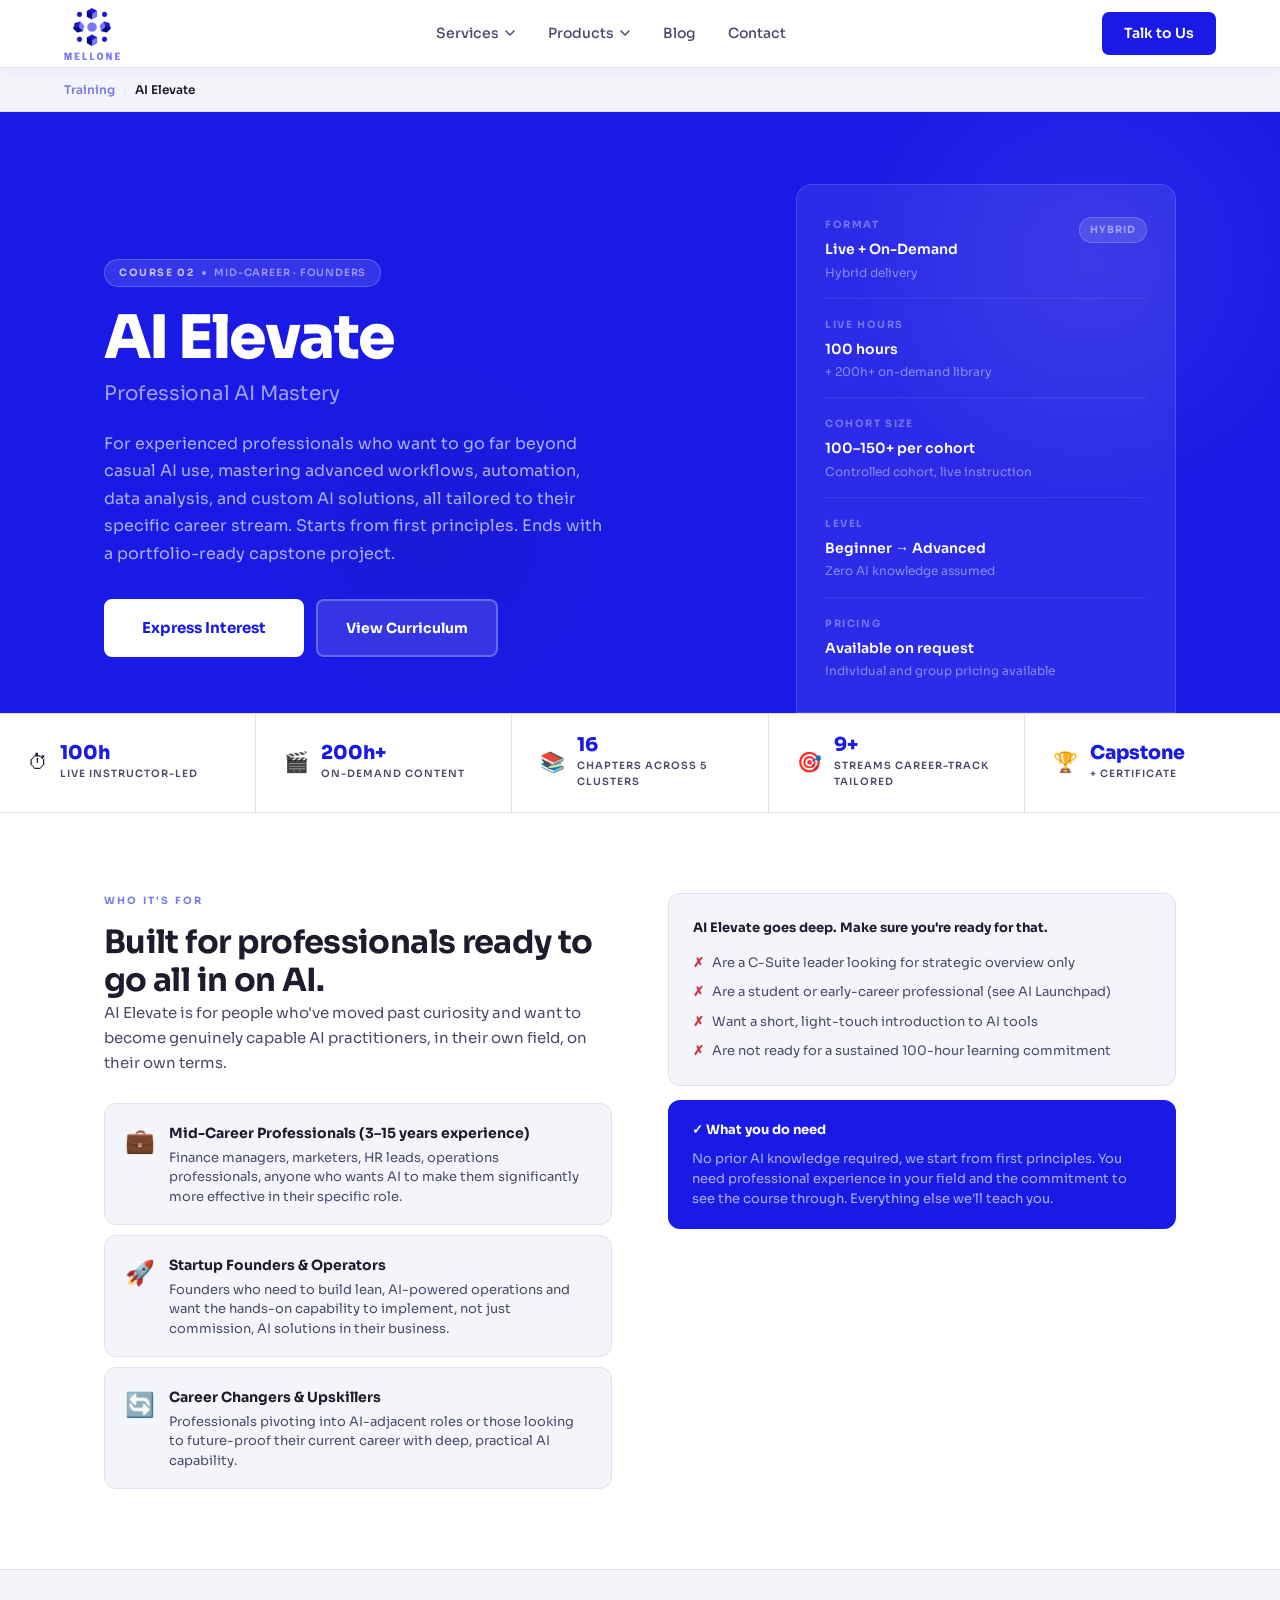
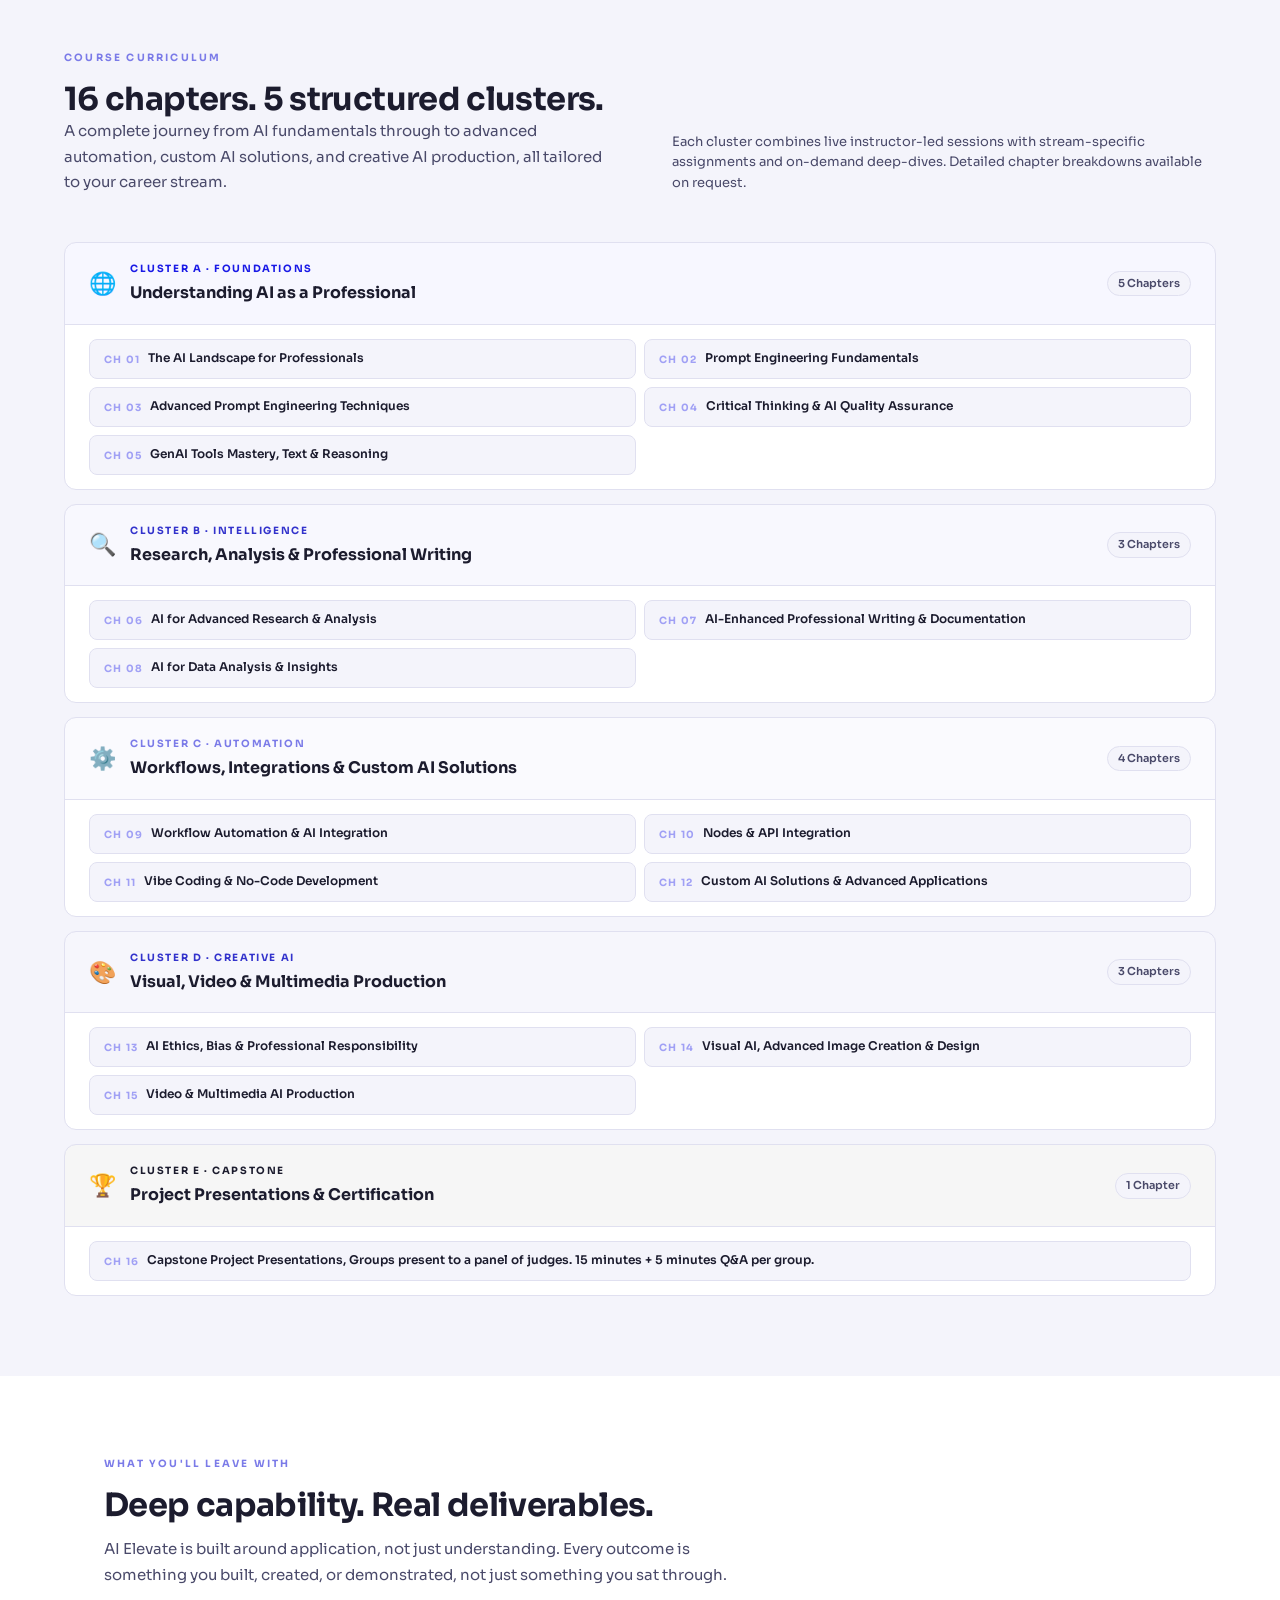
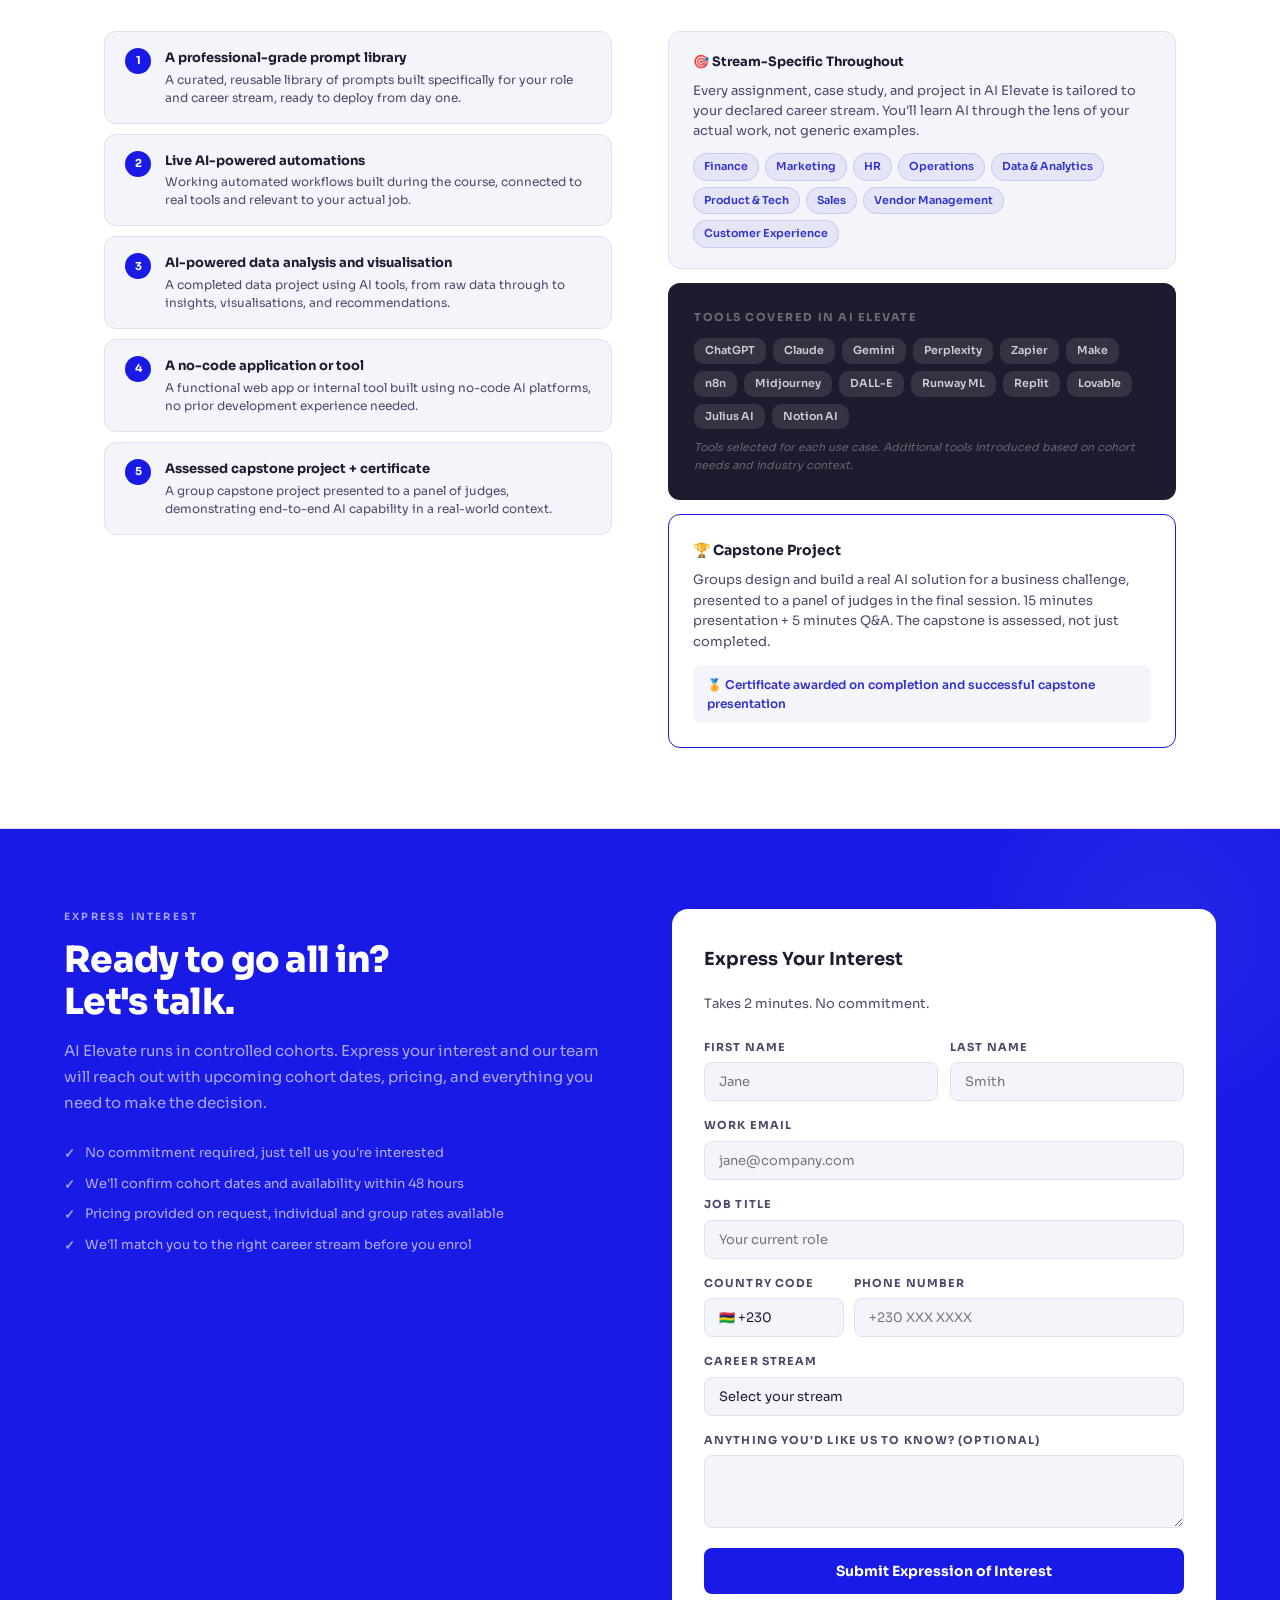
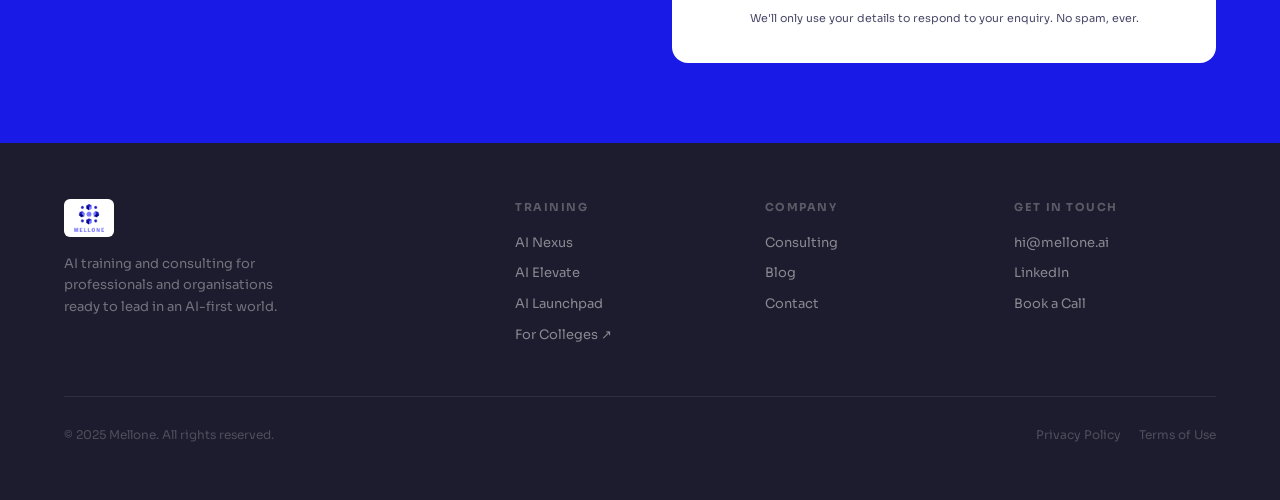
==== commit 50c57eae: "Update LinkedIn URL and email across all pages - LinkedIn: linkedin.com/company/mellone → linkedin.c" ====
--- a/ai-elevate.html
+++ b/ai-elevate.html
@@ -567,8 +567,8 @@
         </div>
         <div>
           <div class="footer-col-title">Get in Touch</div>
-          <a href="mailto:hello@mellone.ai" class="footer-link">hello@mellone.ai</a>
-          <a href="https://linkedin.com/company/mellone" class="footer-link" target="_blank" rel="noopener">LinkedIn</a>
+          <a href="mailto:hi@mellone.ai" class="footer-link">hi@mellone.ai</a>
+          <a href="https://www.linkedin.com/company/109029571/" class="footer-link" target="_blank" rel="noopener">LinkedIn</a>
           <a href="contact.html" class="footer-link">Book a Call</a>
         </div>
       </div>
